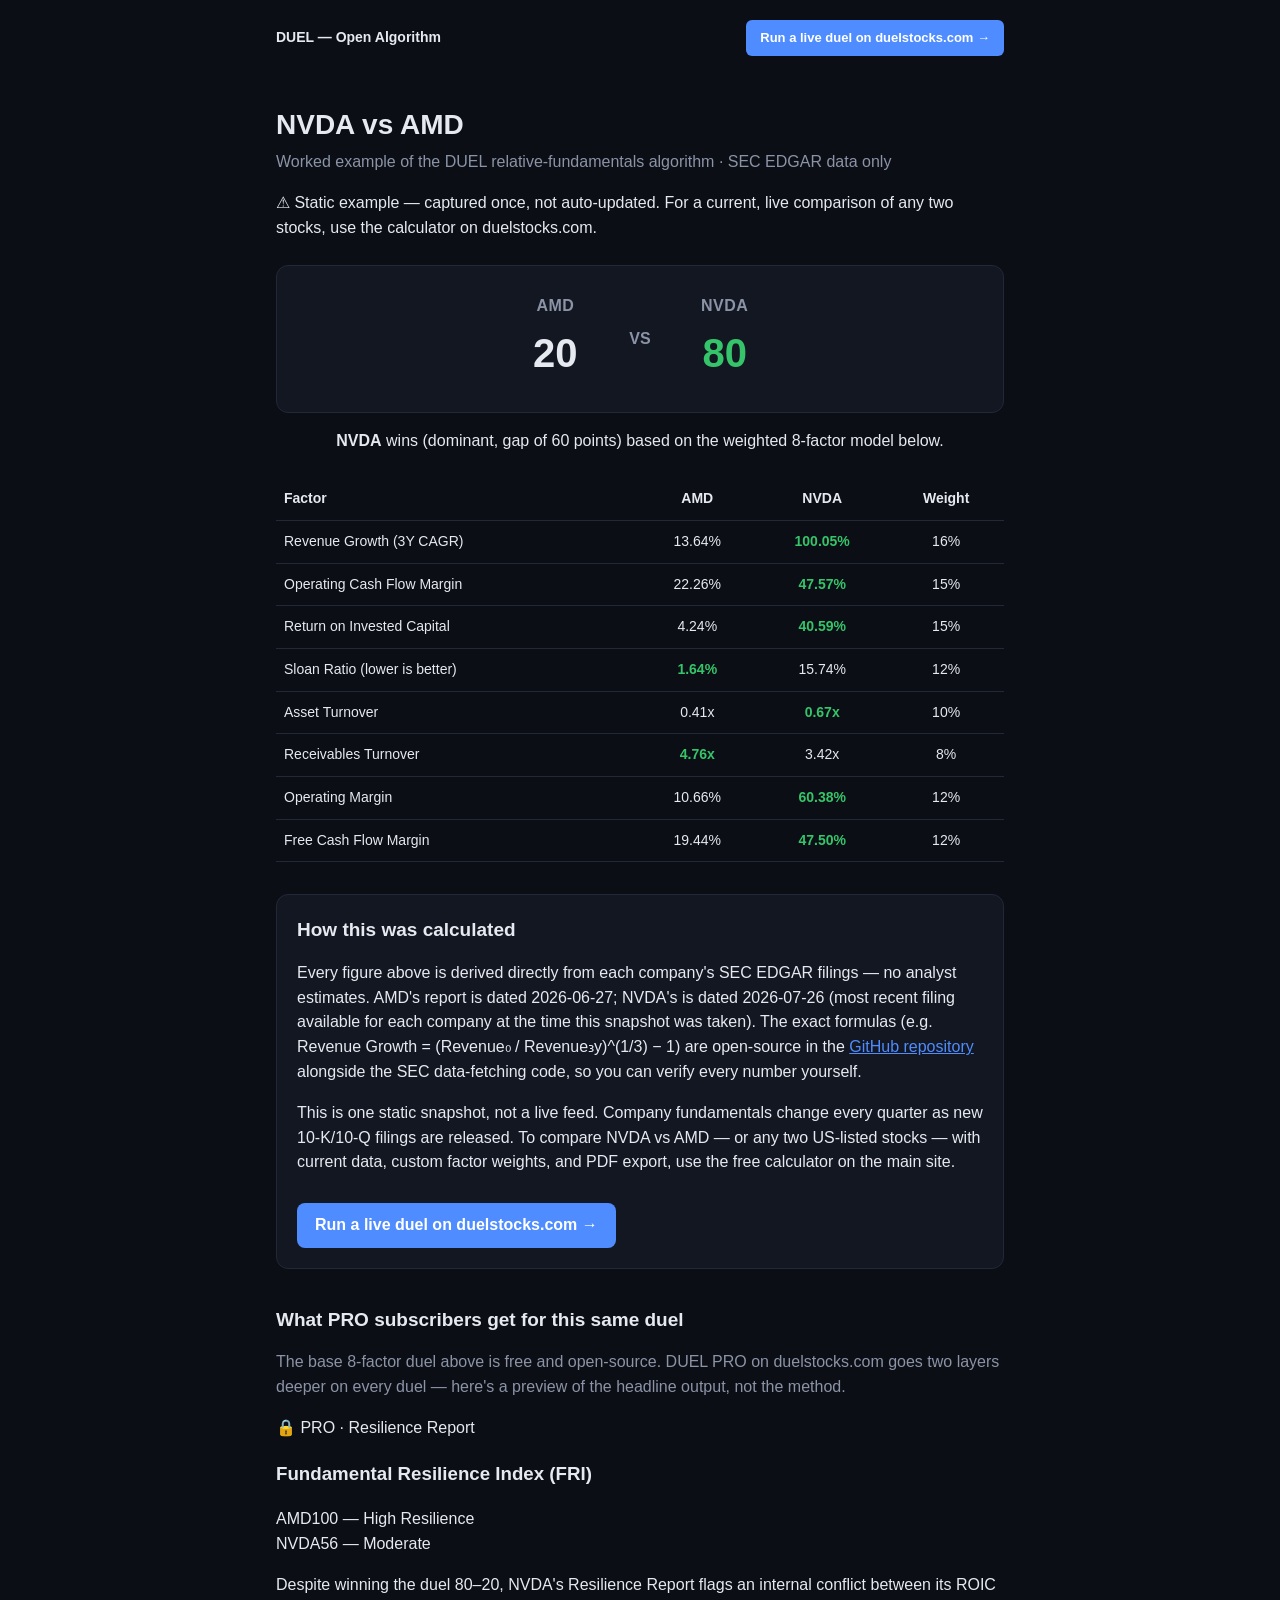
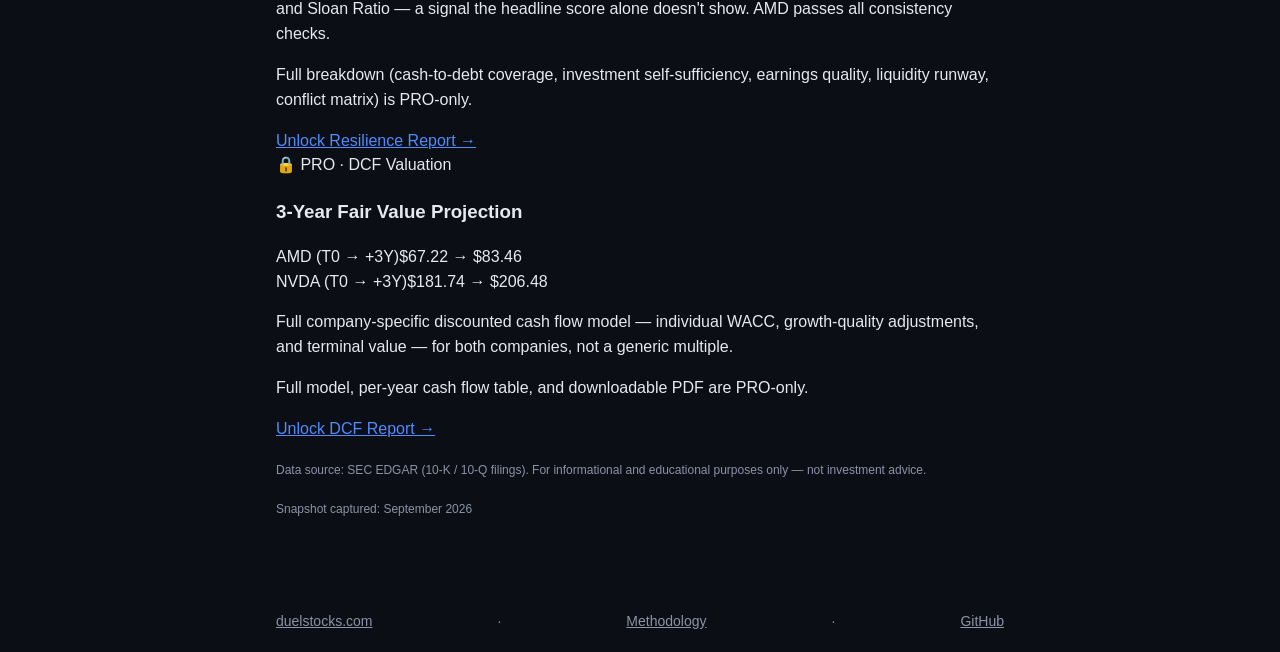
==== docs/duels/nvda-vs-amd.html @ a4a7bdde "Create nvda-vs-amd.html" ====
<!DOCTYPE html>
<html lang="en">
<head>
<meta charset="UTF-8">
<title>NVDA vs AMD — Example Duel (SEC Data) | DUEL Algorithm</title>
<meta name="description" content="A worked example of the DUEL 8-factor relative comparison algorithm, using real SEC EDGAR figures for NVIDIA and AMD. Static snapshot — for a live, current comparison of any two stocks, visit duelstocks.com.">
<link rel="stylesheet" href="../style.css">
<meta property="og:title" content="NVDA vs AMD — Example Duel">
<meta property="og:description" content="Worked example of the open-source DUEL scoring algorithm using real SEC EDGAR data.">
<meta property="og:type" content="article">
</head>
<body>
<header class="site-header">
  <a href="../index.html" class="brand">DUEL — Open Algorithm</a>
  <a href="https://duelstocks.com" class="cta">Run a live duel on duelstocks.com &rarr;</a>
</header>

<main>
  <h1>NVDA vs AMD</h1>
  <p class="subtitle">Worked example of the DUEL relative-fundamentals algorithm &middot; SEC EDGAR data only</p>

  <span class="static-badge">⚠ Static example — captured once, not auto-updated. For a current, live comparison of any two stocks, use the calculator on duelstocks.com.</span>

  <div class="score-board">
    <div class="score"><span class="ticker">AMD</span><span class="score-num">20</span></div>
    <div class="vs">VS</div>
    <div class="score winner"><span class="ticker">NVDA</span><span class="score-num">80</span></div>
  </div>
  <p class="verdict"><strong>NVDA</strong> wins (dominant, gap of 60 points) based on the weighted 8-factor model below.</p>

  <table class="factor-table">
    <thead>
      <tr><th>Factor</th><th>AMD</th><th>NVDA</th><th>Weight</th></tr>
    </thead>
    <tbody>
      <tr><td>Revenue Growth (3Y CAGR)</td><td>13.64%</td><td class="better">100.05%</td><td>16%</td></tr>
      <tr><td>Operating Cash Flow Margin</td><td>22.26%</td><td class="better">47.57%</td><td>15%</td></tr>
      <tr><td>Return on Invested Capital</td><td>4.24%</td><td class="better">40.59%</td><td>15%</td></tr>
      <tr><td>Sloan Ratio (lower is better)</td><td class="better">1.64%</td><td>15.74%</td><td>12%</td></tr>
      <tr><td>Asset Turnover</td><td>0.41x</td><td class="better">0.67x</td><td>10%</td></tr>
      <tr><td>Receivables Turnover</td><td class="better">4.76x</td><td>3.42x</td><td>8%</td></tr>
      <tr><td>Operating Margin</td><td>10.66%</td><td class="better">60.38%</td><td>12%</td></tr>
      <tr><td>Free Cash Flow Margin</td><td>19.44%</td><td class="better">47.50%</td><td>12%</td></tr>
    </tbody>
  </table>

  <section class="pro-box">
    <h2>How this was calculated</h2>
    <p>Every figure above is derived directly from each company's SEC EDGAR filings — no analyst estimates. AMD's report is dated 2026-06-27; NVDA's is dated 2026-07-26 (most recent filing available for each company at the time this snapshot was taken). The exact formulas (e.g. Revenue Growth = (Revenue&#8320; / Revenue&#8323;y)^(1/3) &minus; 1) are open-source in the <a href="https://github.com/duelstocks">GitHub repository</a> alongside the SEC data-fetching code, so you can verify every number yourself.</p>
    <p>This is one static snapshot, not a live feed. Company fundamentals change every quarter as new 10-K/10-Q filings are released. To compare NVDA vs AMD — or any two US-listed stocks — with current data, custom factor weights, and PDF export, use the free calculator on the main site.</p>
    <a class="cta-large" href="https://duelstocks.com">Run a live duel on duelstocks.com &rarr;</a>
  </section>

  <h2>What PRO subscribers get for this same duel</h2>
  <p class="subtitle" style="margin-bottom:16px;">The base 8-factor duel above is free and open-source. DUEL PRO on duelstocks.com goes two layers deeper on every duel — here's a preview of the headline output, not the method.</p>

  <div class="preview-grid">
    <div class="preview-card">
      <span class="lock-badge">🔒 PRO &middot; Resilience Report</span>
      <h3>Fundamental Resilience Index (FRI)</h3>
      <div class="preview-stat-row"><span class="label">AMD</span><span class="val">100 — High Resilience</span></div>
      <div class="preview-stat-row"><span class="label">NVDA</span><span class="val">56 — Moderate</span></div>
      <p class="preview-insight">Despite winning the duel 80–20, NVDA's Resilience Report flags an internal conflict between its ROIC and Sloan Ratio — a signal the headline score alone doesn't show. AMD passes all consistency checks.</p>
      <p class="preview-blur-note">Full breakdown (cash-to-debt coverage, investment self-sufficiency, earnings quality, liquidity runway, conflict matrix) is PRO-only.</p>
      <a class="preview-cta" href="https://duelstocks.com">Unlock Resilience Report &rarr;</a>
    </div>

    <div class="preview-card">
      <span class="lock-badge">🔒 PRO &middot; DCF Valuation</span>
      <h3>3-Year Fair Value Projection</h3>
      <div class="preview-stat-row"><span class="label">AMD (T0 &rarr; +3Y)</span><span class="val">$67.22 &rarr; $83.46</span></div>
      <div class="preview-stat-row"><span class="label">NVDA (T0 &rarr; +3Y)</span><span class="val">$181.74 &rarr; $206.48</span></div>
      <p class="preview-insight">Full company-specific discounted cash flow model — individual WACC, growth-quality adjustments, and terminal value — for both companies, not a generic multiple.</p>
      <p class="preview-blur-note">Full model, per-year cash flow table, and downloadable PDF are PRO-only.</p>
      <a class="preview-cta" href="https://duelstocks.com">Unlock DCF Report &rarr;</a>
    </div>
  </div>

  <p class="disclaimer">Data source: SEC EDGAR (10-K / 10-Q filings). For informational and educational purposes only — not investment advice.</p>
  <p class="updated">Snapshot captured: September 2026</p>
</main>

<footer class="site-footer">
  <a href="https://duelstocks.com">duelstocks.com</a> &middot;
  <a href="https://duelstocks.com/methodology">Methodology</a> &middot;
  <a href="https://github.com/duelstocks">GitHub</a>
</footer>
</body>
</html>
---- docs/style.css ----
:root {
  --bg: #0b0e14;
  --card: #131722;
  --text: #e6e9ef;
  --muted: #8b93a7;
  --accent: #4f8cff;
  --win: #35c46a;
  --border: #232838;
  --max-width: 760px;
}

* { box-sizing: border-box; }

body {
  margin: 0;
  background: var(--bg);
  color: var(--text);
  font-family: -apple-system, BlinkMacSystemFont, "Segoe UI", Roboto, Helvetica, Arial, sans-serif;
  line-height: 1.55;
}

.site-header, .site-footer {
  display: flex;
  justify-content: space-between;
  align-items: center;
  max-width: var(--max-width);
  margin: 0 auto;
  padding: 20px 16px;
  font-size: 14px;
}

.site-footer { color: var(--muted); flex-wrap: wrap; gap: 8px; }
.site-footer a { color: var(--muted); }

.brand { font-weight: 700; color: var(--text); text-decoration: none; }

.cta {
  background: var(--accent);
  color: white !important;
  padding: 8px 14px;
  border-radius: 6px;
  text-decoration: none;
  font-weight: 600;
  font-size: 13px;
}

main {
  max-width: var(--max-width);
  margin: 0 auto;
  padding: 8px 16px 60px;
}

h1 { font-size: 28px; margin-bottom: 4px; }
h2 { font-size: 19px; margin-top: 36px; }

.subtitle { color: var(--muted); margin-top: 0; }

.score-board {
  display: flex;
  align-items: center;
  justify-content: center;
  gap: 24px;
  background: var(--card);
  border: 1px solid var(--border);
  border-radius: 12px;
  padding: 28px 16px;
  margin: 24px 0 12px;
}

.score { display: flex; flex-direction: column; align-items: center; gap: 4px; min-width: 100px; }
.score .ticker { font-weight: 700; letter-spacing: 0.03em; color: var(--muted); }
.score .score-num { font-size: 40px; font-weight: 800; }
.score.winner .score-num { color: var(--win); }
.vs { color: var(--muted); font-weight: 700; }

.verdict { text-align: center; color: var(--text); }

.factor-table {
  width: 100%;
  border-collapse: collapse;
  margin: 24px 0;
  font-size: 14px;
}

.factor-table th, .factor-table td {
  border-bottom: 1px solid var(--border);
  padding: 10px 8px;
  text-align: center;
}

.factor-table th:first-child, .factor-table td:first-child { text-align: left; }
.factor-table td.better { color: var(--win); font-weight: 700; }

.pro-box {
  background: var(--card);
  border: 1px solid var(--border);
  border-radius: 12px;
  padding: 20px;
  margin-top: 32px;
}

.pro-box h2 { margin-top: 0; }

.cta-large {
  display: inline-block;
  margin-top: 12px;
  background: var(--accent);
  color: white;
  padding: 10px 18px;
  border-radius: 8px;
  text-decoration: none;
  font-weight: 700;
}

.disclaimer, .updated {
  color: var(--muted);
  font-size: 12px;
  margin-top: 20px;
}

.duel-list { padding-left: 20px; }
.duel-list a { color: var(--accent); text-decoration: none; }
.duel-list a:hover { text-decoration: underline; }

a { color: var(--accent); }
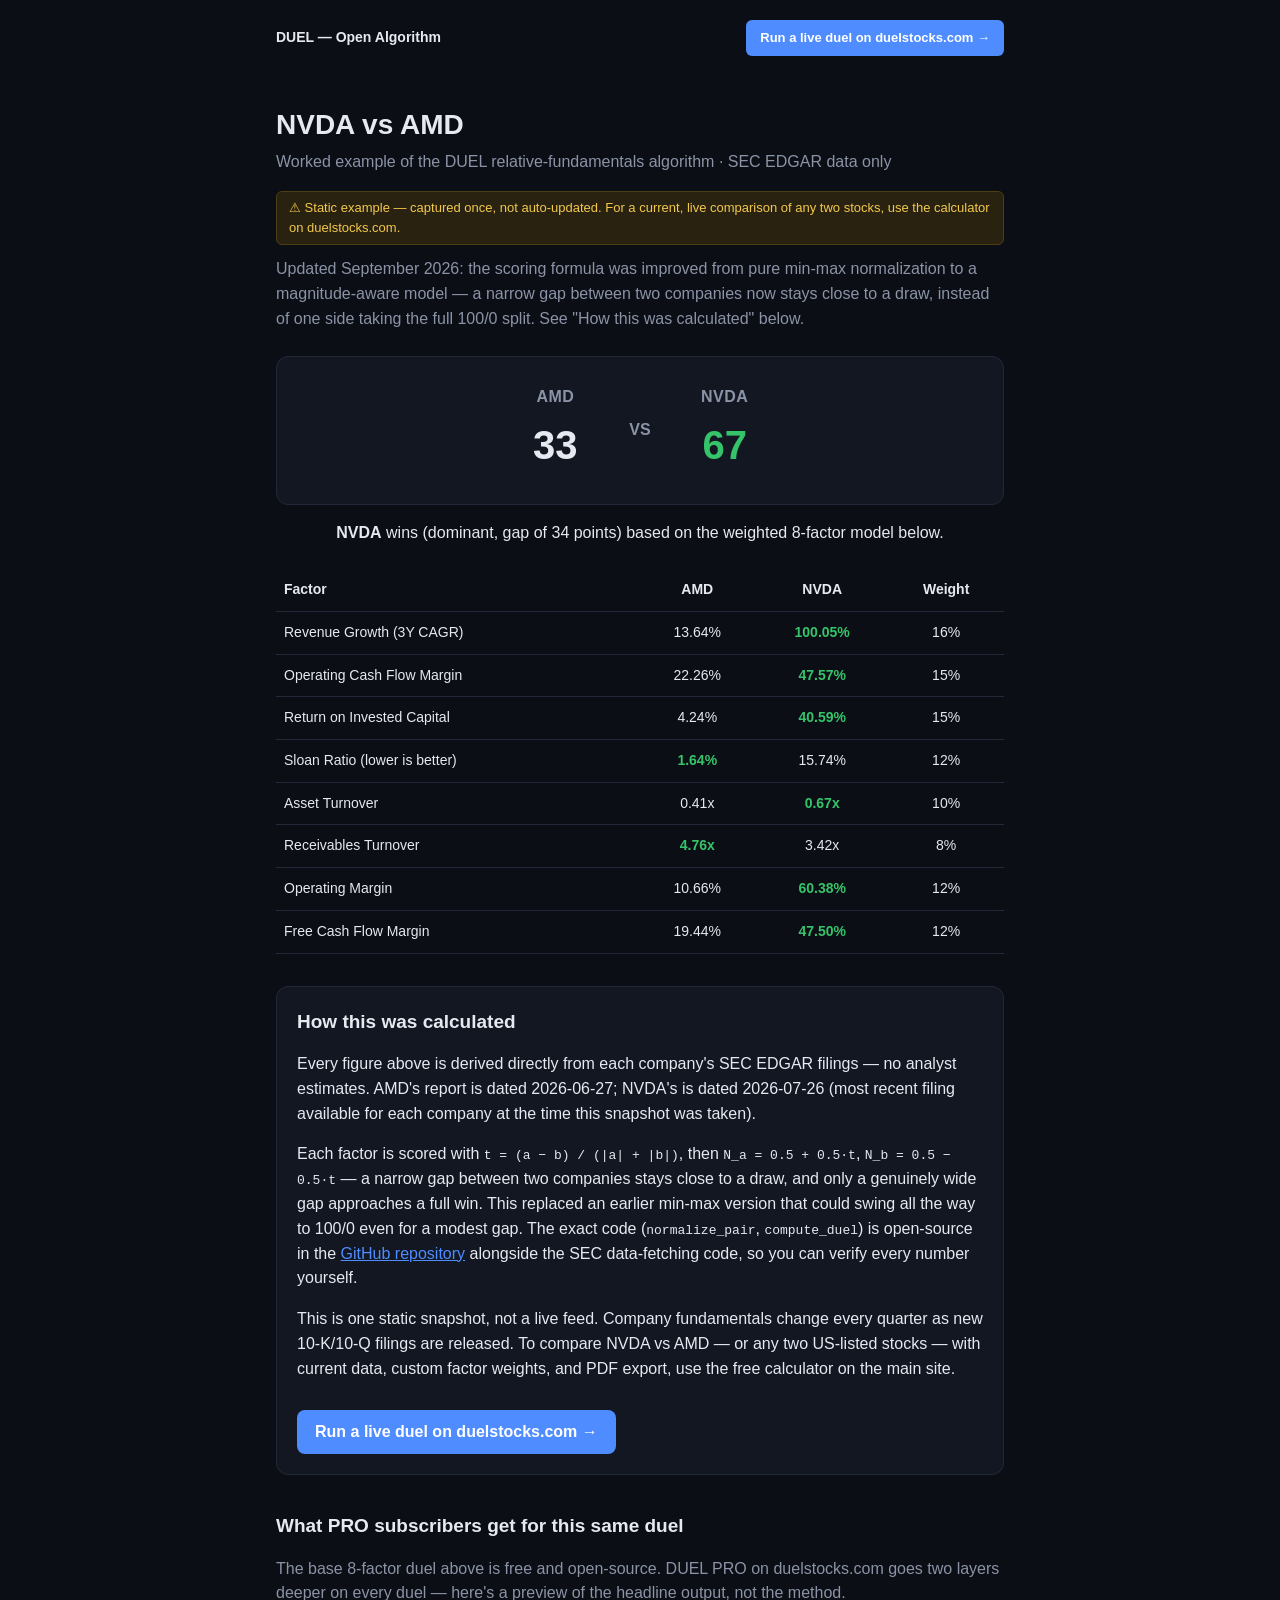
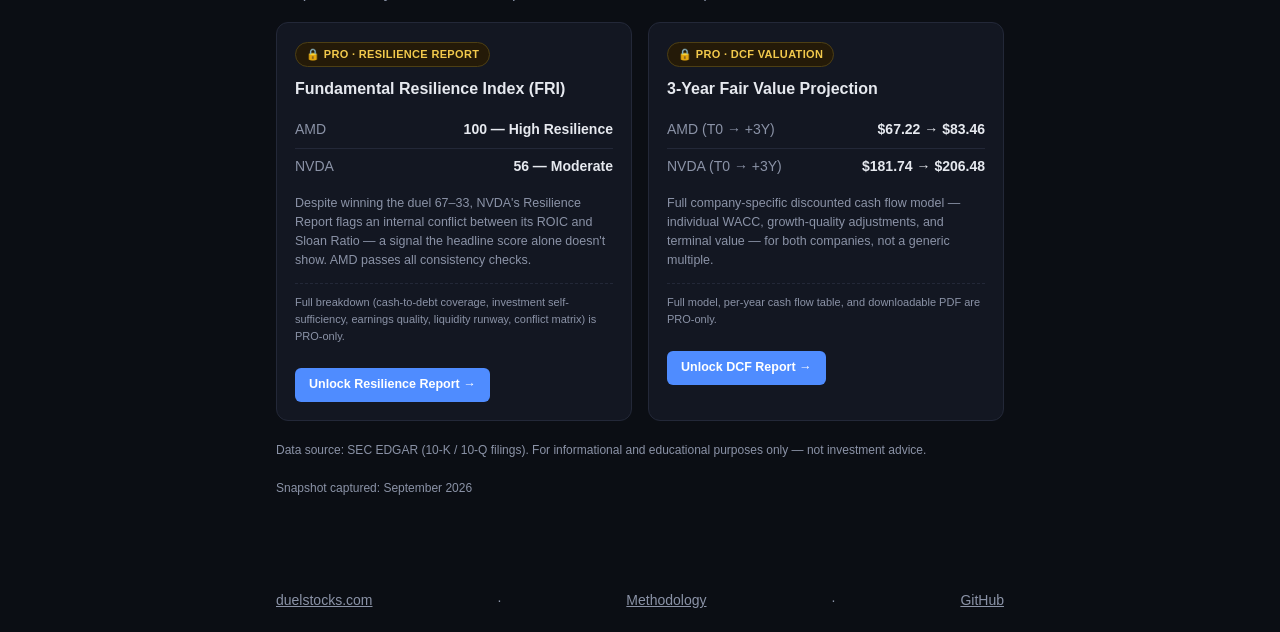
==== commit 610ba2ac: "Update nvda-vs-amd.html" ====
--- a/docs/duels/nvda-vs-amd.html
+++ b/docs/duels/nvda-vs-amd.html
@@ -21,12 +21,14 @@
 
   <span class="static-badge">⚠ Static example — captured once, not auto-updated. For a current, live comparison of any two stocks, use the calculator on duelstocks.com.</span>
 
+  <p class="subtitle" style="margin-top:-8px;">Updated September 2026: the scoring formula was improved from pure min-max normalization to a magnitude-aware model — a narrow gap between two companies now stays close to a draw, instead of one side taking the full 100/0 split. See "How this was calculated" below.</p>
+
   <div class="score-board">
-    <div class="score"><span class="ticker">AMD</span><span class="score-num">20</span></div>
+    <div class="score"><span class="ticker">AMD</span><span class="score-num">33</span></div>
     <div class="vs">VS</div>
-    <div class="score winner"><span class="ticker">NVDA</span><span class="score-num">80</span></div>
+    <div class="score winner"><span class="ticker">NVDA</span><span class="score-num">67</span></div>
   </div>
-  <p class="verdict"><strong>NVDA</strong> wins (dominant, gap of 60 points) based on the weighted 8-factor model below.</p>
+  <p class="verdict"><strong>NVDA</strong> wins (dominant, gap of 34 points) based on the weighted 8-factor model below.</p>
 
   <table class="factor-table">
     <thead>
@@ -46,7 +48,8 @@
 
   <section class="pro-box">
     <h2>How this was calculated</h2>
-    <p>Every figure above is derived directly from each company's SEC EDGAR filings — no analyst estimates. AMD's report is dated 2026-06-27; NVDA's is dated 2026-07-26 (most recent filing available for each company at the time this snapshot was taken). The exact formulas (e.g. Revenue Growth = (Revenue&#8320; / Revenue&#8323;y)^(1/3) &minus; 1) are open-source in the <a href="https://github.com/duelstocks">GitHub repository</a> alongside the SEC data-fetching code, so you can verify every number yourself.</p>
+    <p>Every figure above is derived directly from each company's SEC EDGAR filings — no analyst estimates. AMD's report is dated 2026-06-27; NVDA's is dated 2026-07-26 (most recent filing available for each company at the time this snapshot was taken).</p>
+    <p>Each factor is scored with <code>t = (a &minus; b) / (|a| + |b|)</code>, then <code>N_a = 0.5 + 0.5&middot;t</code>, <code>N_b = 0.5 &minus; 0.5&middot;t</code> — a narrow gap between two companies stays close to a draw, and only a genuinely wide gap approaches a full win. This replaced an earlier min-max version that could swing all the way to 100/0 even for a modest gap. The exact code (<code>normalize_pair</code>, <code>compute_duel</code>) is open-source in the <a href="https://github.com/duelstocks">GitHub repository</a> alongside the SEC data-fetching code, so you can verify every number yourself.</p>
     <p>This is one static snapshot, not a live feed. Company fundamentals change every quarter as new 10-K/10-Q filings are released. To compare NVDA vs AMD — or any two US-listed stocks — with current data, custom factor weights, and PDF export, use the free calculator on the main site.</p>
     <a class="cta-large" href="https://duelstocks.com">Run a live duel on duelstocks.com &rarr;</a>
   </section>
@@ -60,7 +63,7 @@
       <h3>Fundamental Resilience Index (FRI)</h3>
       <div class="preview-stat-row"><span class="label">AMD</span><span class="val">100 — High Resilience</span></div>
       <div class="preview-stat-row"><span class="label">NVDA</span><span class="val">56 — Moderate</span></div>
-      <p class="preview-insight">Despite winning the duel 80–20, NVDA's Resilience Report flags an internal conflict between its ROIC and Sloan Ratio — a signal the headline score alone doesn't show. AMD passes all consistency checks.</p>
+      <p class="preview-insight">Despite winning the duel 67–33, NVDA's Resilience Report flags an internal conflict between its ROIC and Sloan Ratio — a signal the headline score alone doesn't show. AMD passes all consistency checks.</p>
       <p class="preview-blur-note">Full breakdown (cash-to-debt coverage, investment self-sufficiency, earnings quality, liquidity runway, conflict matrix) is PRO-only.</p>
       <a class="preview-cta" href="https://duelstocks.com">Unlock Resilience Report &rarr;</a>
     </div>
--- a/docs/style.css
+++ b/docs/style.css
@@ -123,3 +123,91 @@
 .duel-list a:hover { text-decoration: underline; }
 
 a { color: var(--accent); }
+
+.static-badge {
+  display: inline-block;
+  background: #2a2210;
+  color: #f2c94c;
+  border: 1px solid #4d3f14;
+  border-radius: 6px;
+  padding: 6px 12px;
+  font-size: 13px;
+  margin-bottom: 20px;
+}
+
+.preview-grid {
+  display: grid;
+  grid-template-columns: 1fr 1fr;
+  gap: 16px;
+  margin-top: 16px;
+}
+
+@media (max-width: 640px) {
+  .preview-grid { grid-template-columns: 1fr; }
+}
+
+.preview-card {
+  position: relative;
+  background: var(--card);
+  border: 1px solid var(--border);
+  border-radius: 12px;
+  padding: 18px;
+  overflow: hidden;
+}
+
+.preview-card .lock-badge {
+  display: inline-flex;
+  align-items: center;
+  gap: 6px;
+  background: #241a08;
+  color: #f2c94c;
+  border: 1px solid #4d3f14;
+  border-radius: 999px;
+  padding: 3px 10px;
+  font-size: 11px;
+  font-weight: 700;
+  letter-spacing: 0.03em;
+  text-transform: uppercase;
+  margin-bottom: 10px;
+}
+
+.preview-card h3 { margin: 0 0 10px; font-size: 16px; }
+
+.preview-stat-row {
+  display: flex;
+  justify-content: space-between;
+  align-items: baseline;
+  padding: 7px 0;
+  border-bottom: 1px solid var(--border);
+  font-size: 14px;
+}
+.preview-stat-row:last-of-type { border-bottom: none; }
+.preview-stat-row .label { color: var(--muted); }
+.preview-stat-row .val { font-weight: 700; }
+
+.preview-insight {
+  font-size: 12.5px;
+  color: var(--muted);
+  margin: 10px 0 14px;
+  line-height: 1.5;
+}
+
+.preview-blur-note {
+  font-size: 11px;
+  color: var(--muted);
+  border-top: 1px dashed var(--border);
+  padding-top: 10px;
+  margin-top: 4px;
+}
+
+.preview-cta {
+  display: inline-block;
+  margin-top: 12px;
+  background: var(--accent);
+  color: white;
+  padding: 7px 14px;
+  border-radius: 6px;
+  text-decoration: none;
+  font-weight: 700;
+  font-size: 12.5px;
+}
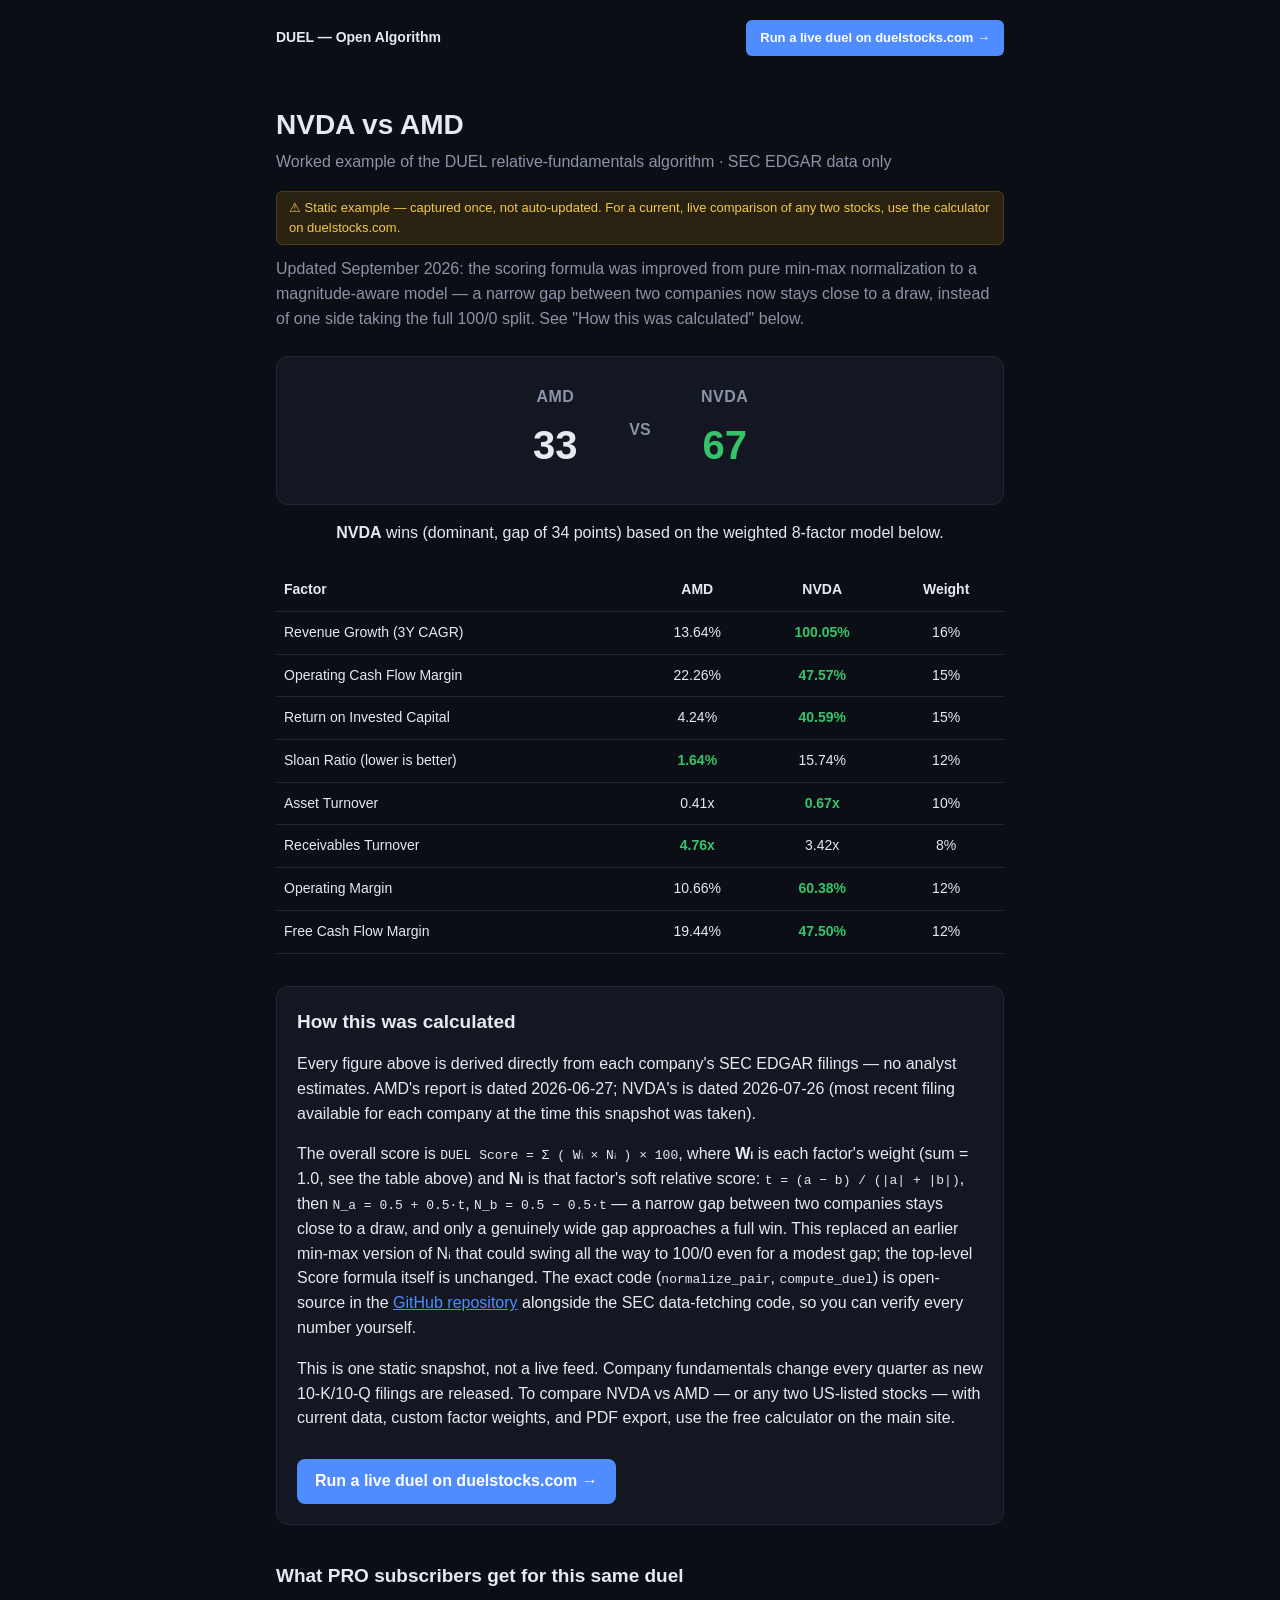
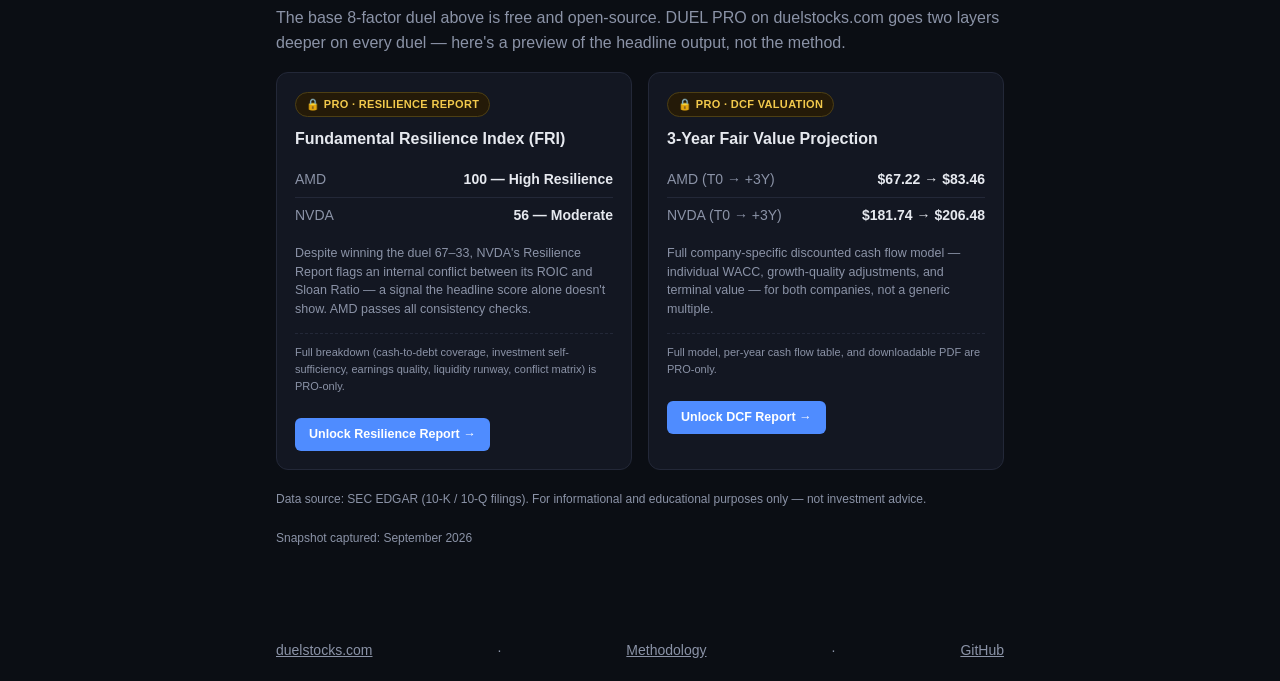
==== commit 8fd46cc4: "Update nvda-vs-amd.html" ====
--- a/docs/duels/nvda-vs-amd.html
+++ b/docs/duels/nvda-vs-amd.html
@@ -49,7 +49,7 @@
   <section class="pro-box">
     <h2>How this was calculated</h2>
     <p>Every figure above is derived directly from each company's SEC EDGAR filings — no analyst estimates. AMD's report is dated 2026-06-27; NVDA's is dated 2026-07-26 (most recent filing available for each company at the time this snapshot was taken).</p>
-    <p>Each factor is scored with <code>t = (a &minus; b) / (|a| + |b|)</code>, then <code>N_a = 0.5 + 0.5&middot;t</code>, <code>N_b = 0.5 &minus; 0.5&middot;t</code> — a narrow gap between two companies stays close to a draw, and only a genuinely wide gap approaches a full win. This replaced an earlier min-max version that could swing all the way to 100/0 even for a modest gap. The exact code (<code>normalize_pair</code>, <code>compute_duel</code>) is open-source in the <a href="https://github.com/duelstocks">GitHub repository</a> alongside the SEC data-fetching code, so you can verify every number yourself.</p>
+    <p>The overall score is <code>DUEL Score = &Sigma; ( Wᵢ &times; Nᵢ ) &times; 100</code>, where <strong>Wᵢ</strong> is each factor's weight (sum = 1.0, see the table above) and <strong>Nᵢ</strong> is that factor's soft relative score: <code>t = (a &minus; b) / (|a| + |b|)</code>, then <code>N_a = 0.5 + 0.5&middot;t</code>, <code>N_b = 0.5 &minus; 0.5&middot;t</code> — a narrow gap between two companies stays close to a draw, and only a genuinely wide gap approaches a full win. This replaced an earlier min-max version of Nᵢ that could swing all the way to 100/0 even for a modest gap; the top-level Score formula itself is unchanged. The exact code (<code>normalize_pair</code>, <code>compute_duel</code>) is open-source in the <a href="https://github.com/duelstocks">GitHub repository</a> alongside the SEC data-fetching code, so you can verify every number yourself.</p>
     <p>This is one static snapshot, not a live feed. Company fundamentals change every quarter as new 10-K/10-Q filings are released. To compare NVDA vs AMD — or any two US-listed stocks — with current data, custom factor weights, and PDF export, use the free calculator on the main site.</p>
     <a class="cta-large" href="https://duelstocks.com">Run a live duel on duelstocks.com &rarr;</a>
   </section>
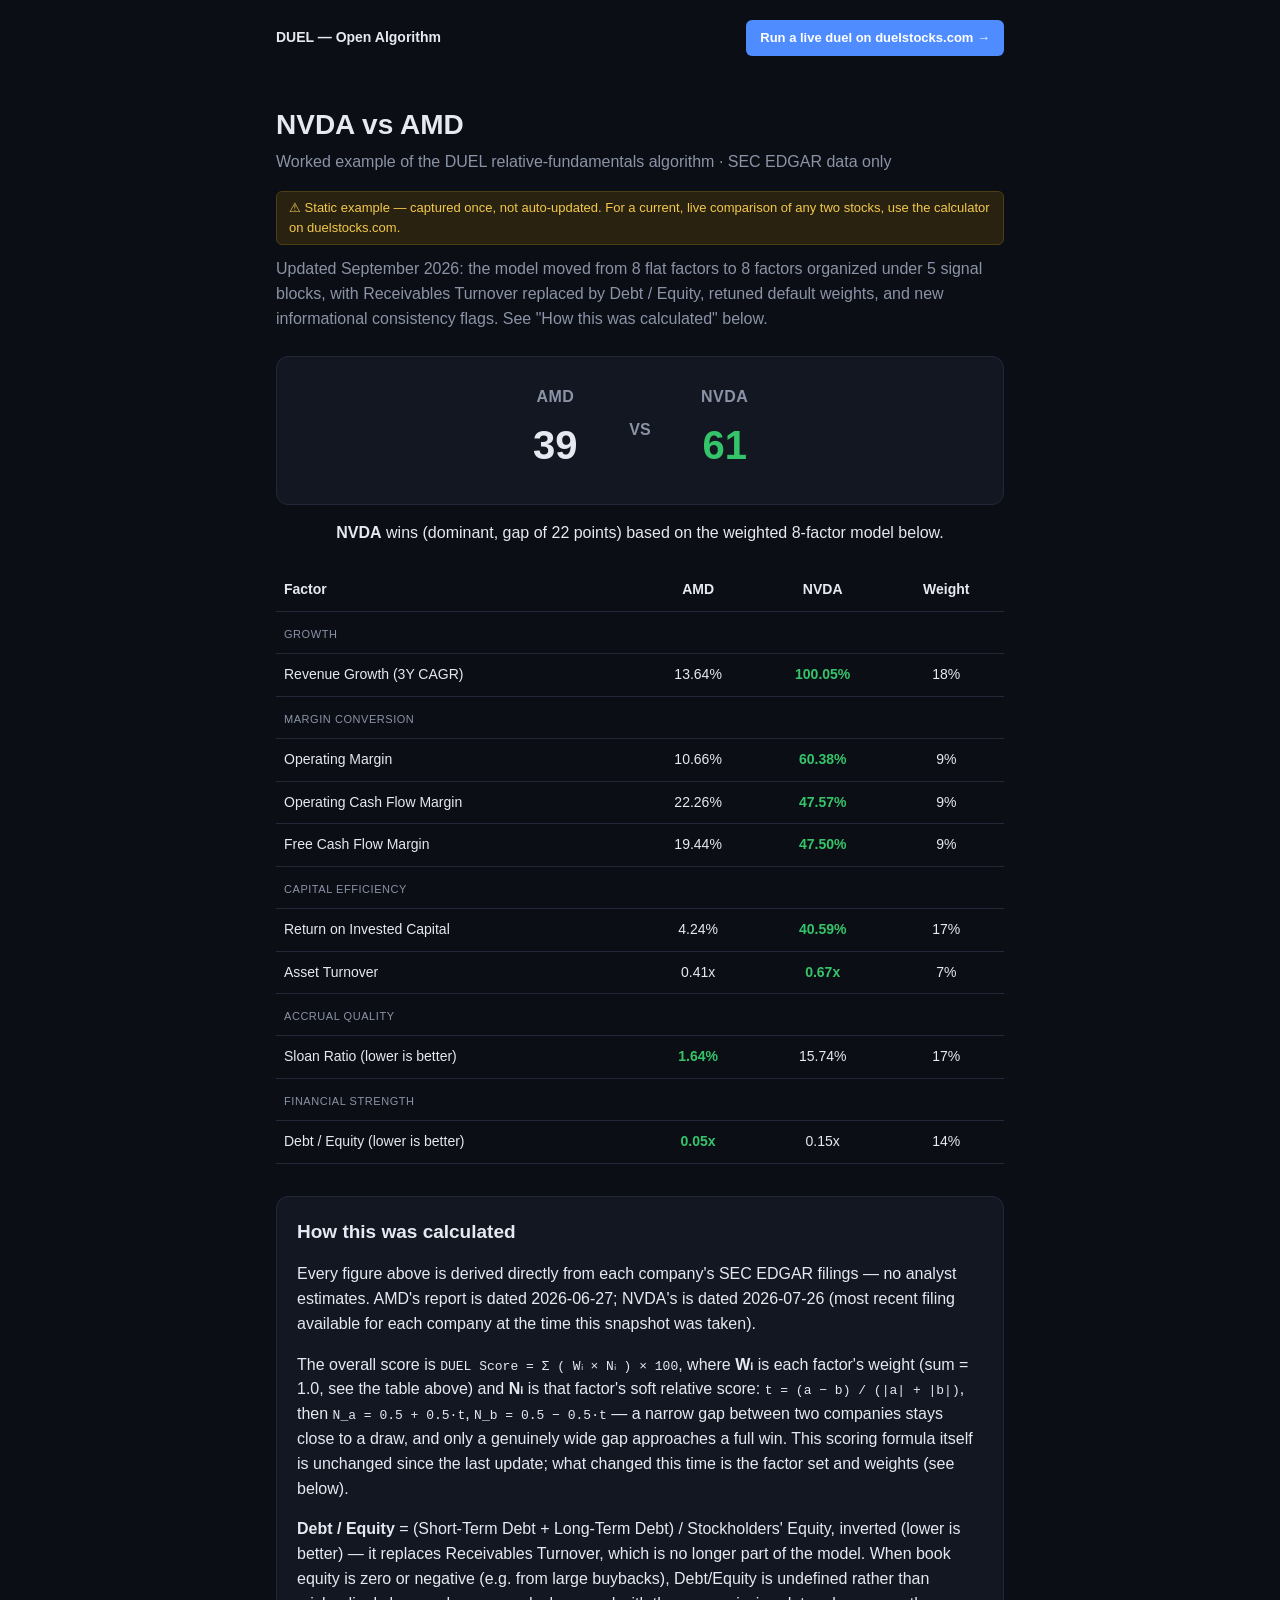
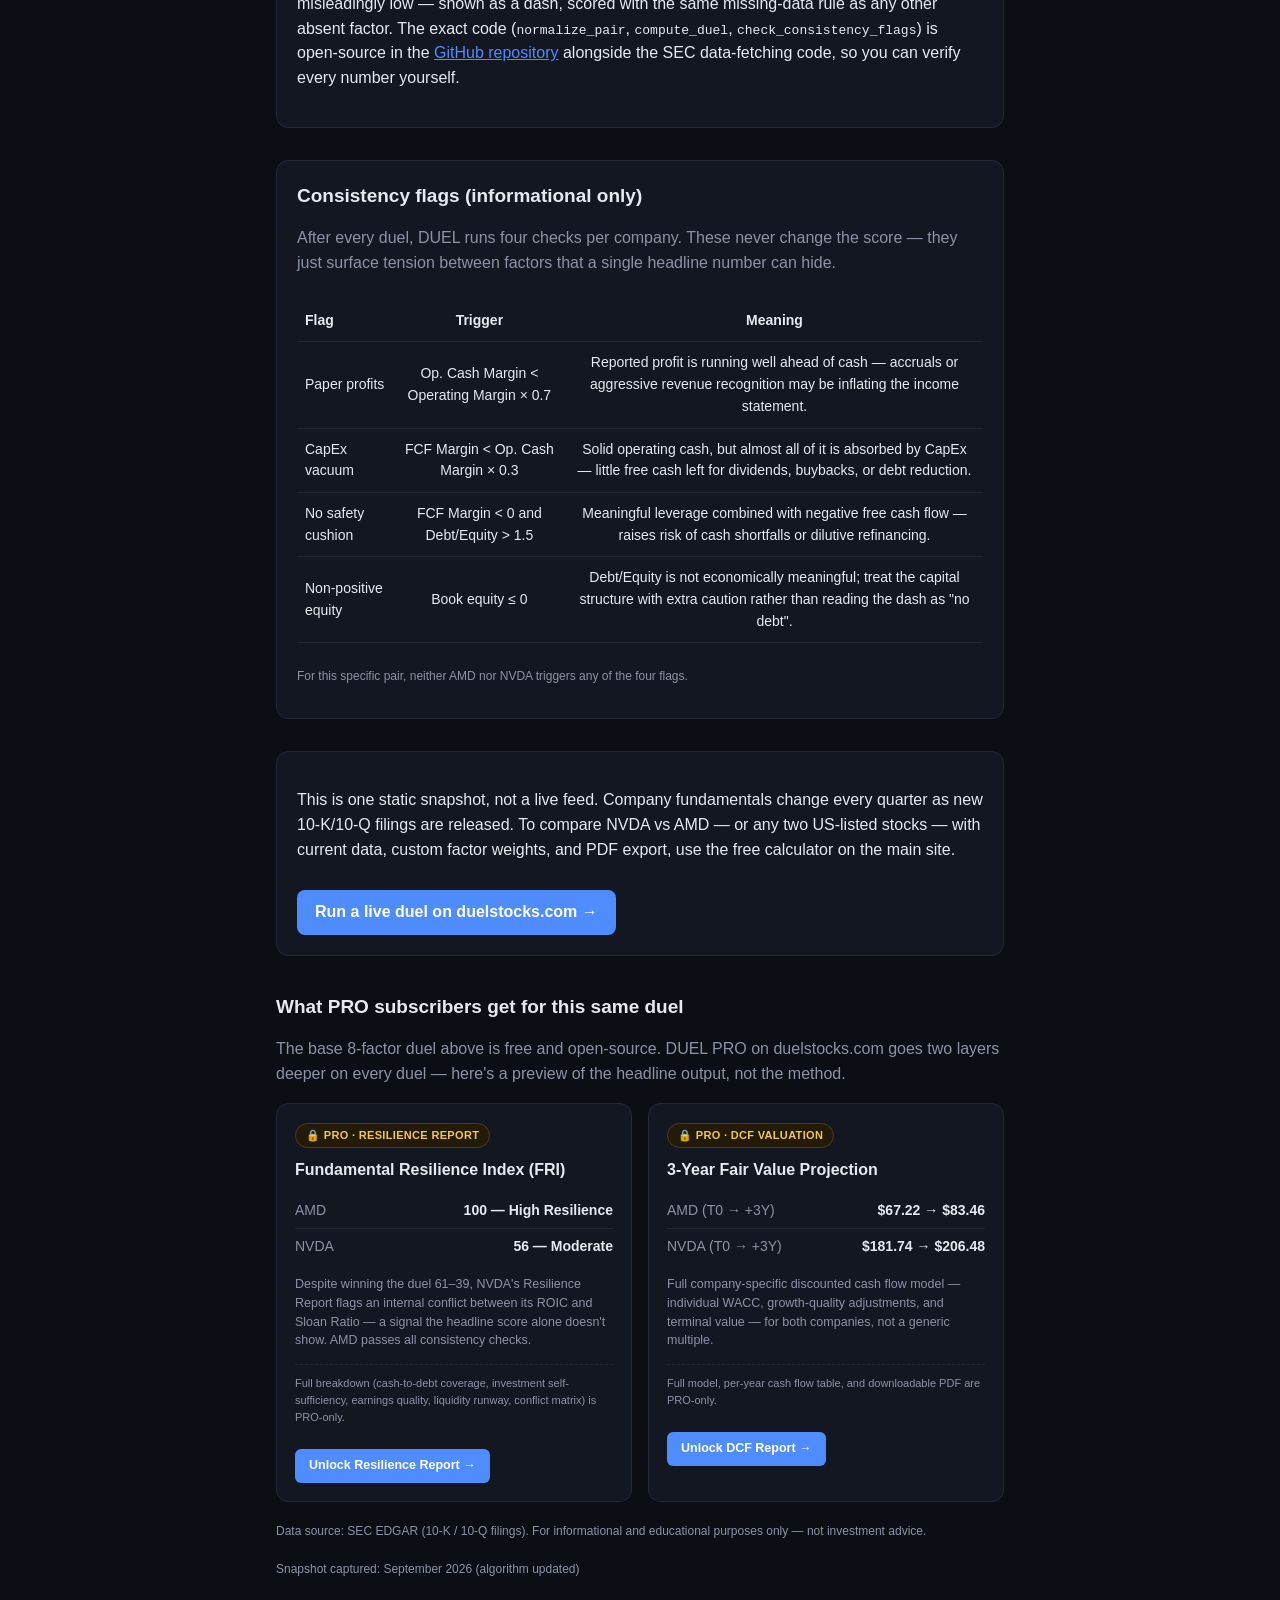
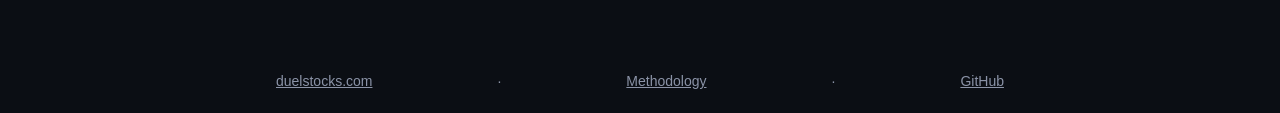
==== commit ca6d16d1: "Update nvda-vs-amd.html" ====
--- a/docs/duels/nvda-vs-amd.html
+++ b/docs/duels/nvda-vs-amd.html
@@ -21,35 +21,59 @@
 
   <span class="static-badge">⚠ Static example — captured once, not auto-updated. For a current, live comparison of any two stocks, use the calculator on duelstocks.com.</span>
 
-  <p class="subtitle" style="margin-top:-8px;">Updated September 2026: the scoring formula was improved from pure min-max normalization to a magnitude-aware model — a narrow gap between two companies now stays close to a draw, instead of one side taking the full 100/0 split. See "How this was calculated" below.</p>
+  <p class="subtitle" style="margin-top:-8px;">Updated September 2026: the model moved from 8 flat factors to 8 factors organized under 5 signal blocks, with Receivables Turnover replaced by Debt / Equity, retuned default weights, and new informational consistency flags. See "How this was calculated" below.</p>
 
   <div class="score-board">
-    <div class="score"><span class="ticker">AMD</span><span class="score-num">33</span></div>
+    <div class="score"><span class="ticker">AMD</span><span class="score-num">39</span></div>
     <div class="vs">VS</div>
-    <div class="score winner"><span class="ticker">NVDA</span><span class="score-num">67</span></div>
+    <div class="score winner"><span class="ticker">NVDA</span><span class="score-num">61</span></div>
   </div>
-  <p class="verdict"><strong>NVDA</strong> wins (dominant, gap of 34 points) based on the weighted 8-factor model below.</p>
+  <p class="verdict"><strong>NVDA</strong> wins (dominant, gap of 22 points) based on the weighted 8-factor model below.</p>
 
   <table class="factor-table">
     <thead>
       <tr><th>Factor</th><th>AMD</th><th>NVDA</th><th>Weight</th></tr>
     </thead>
     <tbody>
-      <tr><td>Revenue Growth (3Y CAGR)</td><td>13.64%</td><td class="better">100.05%</td><td>16%</td></tr>
-      <tr><td>Operating Cash Flow Margin</td><td>22.26%</td><td class="better">47.57%</td><td>15%</td></tr>
-      <tr><td>Return on Invested Capital</td><td>4.24%</td><td class="better">40.59%</td><td>15%</td></tr>
-      <tr><td>Sloan Ratio (lower is better)</td><td class="better">1.64%</td><td>15.74%</td><td>12%</td></tr>
-      <tr><td>Asset Turnover</td><td>0.41x</td><td class="better">0.67x</td><td>10%</td></tr>
-      <tr><td>Receivables Turnover</td><td class="better">4.76x</td><td>3.42x</td><td>8%</td></tr>
-      <tr><td>Operating Margin</td><td>10.66%</td><td class="better">60.38%</td><td>12%</td></tr>
-      <tr><td>Free Cash Flow Margin</td><td>19.44%</td><td class="better">47.50%</td><td>12%</td></tr>
+      <tr><td colspan="4" style="text-align:left;color:var(--muted);font-size:11px;text-transform:uppercase;letter-spacing:0.05em;padding-top:14px;">Growth</td></tr>
+      <tr><td>Revenue Growth (3Y CAGR)</td><td>13.64%</td><td class="better">100.05%</td><td>18%</td></tr>
+      <tr><td colspan="4" style="text-align:left;color:var(--muted);font-size:11px;text-transform:uppercase;letter-spacing:0.05em;padding-top:14px;">Margin Conversion</td></tr>
+      <tr><td>Operating Margin</td><td>10.66%</td><td class="better">60.38%</td><td>9%</td></tr>
+      <tr><td>Operating Cash Flow Margin</td><td>22.26%</td><td class="better">47.57%</td><td>9%</td></tr>
+      <tr><td>Free Cash Flow Margin</td><td>19.44%</td><td class="better">47.50%</td><td>9%</td></tr>
+      <tr><td colspan="4" style="text-align:left;color:var(--muted);font-size:11px;text-transform:uppercase;letter-spacing:0.05em;padding-top:14px;">Capital Efficiency</td></tr>
+      <tr><td>Return on Invested Capital</td><td>4.24%</td><td class="better">40.59%</td><td>17%</td></tr>
+      <tr><td>Asset Turnover</td><td>0.41x</td><td class="better">0.67x</td><td>7%</td></tr>
+      <tr><td colspan="4" style="text-align:left;color:var(--muted);font-size:11px;text-transform:uppercase;letter-spacing:0.05em;padding-top:14px;">Accrual Quality</td></tr>
+      <tr><td>Sloan Ratio (lower is better)</td><td class="better">1.64%</td><td>15.74%</td><td>17%</td></tr>
+      <tr><td colspan="4" style="text-align:left;color:var(--muted);font-size:11px;text-transform:uppercase;letter-spacing:0.05em;padding-top:14px;">Financial Strength</td></tr>
+      <tr><td>Debt / Equity (lower is better)</td><td class="better">0.05x</td><td>0.15x</td><td>14%</td></tr>
     </tbody>
   </table>
 
   <section class="pro-box">
     <h2>How this was calculated</h2>
     <p>Every figure above is derived directly from each company's SEC EDGAR filings — no analyst estimates. AMD's report is dated 2026-06-27; NVDA's is dated 2026-07-26 (most recent filing available for each company at the time this snapshot was taken).</p>
-    <p>The overall score is <code>DUEL Score = &Sigma; ( Wᵢ &times; Nᵢ ) &times; 100</code>, where <strong>Wᵢ</strong> is each factor's weight (sum = 1.0, see the table above) and <strong>Nᵢ</strong> is that factor's soft relative score: <code>t = (a &minus; b) / (|a| + |b|)</code>, then <code>N_a = 0.5 + 0.5&middot;t</code>, <code>N_b = 0.5 &minus; 0.5&middot;t</code> — a narrow gap between two companies stays close to a draw, and only a genuinely wide gap approaches a full win. This replaced an earlier min-max version of Nᵢ that could swing all the way to 100/0 even for a modest gap; the top-level Score formula itself is unchanged. The exact code (<code>normalize_pair</code>, <code>compute_duel</code>) is open-source in the <a href="https://github.com/duelstocks">GitHub repository</a> alongside the SEC data-fetching code, so you can verify every number yourself.</p>
+    <p>The overall score is <code>DUEL Score = &Sigma; ( Wᵢ &times; Nᵢ ) &times; 100</code>, where <strong>Wᵢ</strong> is each factor's weight (sum = 1.0, see the table above) and <strong>Nᵢ</strong> is that factor's soft relative score: <code>t = (a &minus; b) / (|a| + |b|)</code>, then <code>N_a = 0.5 + 0.5&middot;t</code>, <code>N_b = 0.5 &minus; 0.5&middot;t</code> — a narrow gap between two companies stays close to a draw, and only a genuinely wide gap approaches a full win. This scoring formula itself is unchanged since the last update; what changed this time is the factor set and weights (see below).</p>
+    <p><strong>Debt / Equity</strong> = (Short-Term Debt + Long-Term Debt) / Stockholders' Equity, inverted (lower is better) — it replaces Receivables Turnover, which is no longer part of the model. When book equity is zero or negative (e.g. from large buybacks), Debt/Equity is undefined rather than misleadingly low — shown as a dash, scored with the same missing-data rule as any other absent factor. The exact code (<code>normalize_pair</code>, <code>compute_duel</code>, <code>check_consistency_flags</code>) is open-source in the <a href="https://github.com/duelstocks">GitHub repository</a> alongside the SEC data-fetching code, so you can verify every number yourself.</p>
+  </section>
+
+  <section class="pro-box">
+    <h2>Consistency flags (informational only)</h2>
+    <p class="subtitle" style="margin-bottom:12px;">After every duel, DUEL runs four checks per company. These never change the score — they just surface tension between factors that a single headline number can hide.</p>
+    <table class="factor-table">
+      <thead><tr><th>Flag</th><th>Trigger</th><th>Meaning</th></tr></thead>
+      <tbody>
+        <tr><td>Paper profits</td><td>Op. Cash Margin &lt; Operating Margin &times; 0.7</td><td>Reported profit is running well ahead of cash — accruals or aggressive revenue recognition may be inflating the income statement.</td></tr>
+        <tr><td>CapEx vacuum</td><td>FCF Margin &lt; Op. Cash Margin &times; 0.3</td><td>Solid operating cash, but almost all of it is absorbed by CapEx — little free cash left for dividends, buybacks, or debt reduction.</td></tr>
+        <tr><td>No safety cushion</td><td>FCF Margin &lt; 0 and Debt/Equity &gt; 1.5</td><td>Meaningful leverage combined with negative free cash flow — raises risk of cash shortfalls or dilutive refinancing.</td></tr>
+        <tr><td>Non-positive equity</td><td>Book equity &le; 0</td><td>Debt/Equity is not economically meaningful; treat the capital structure with extra caution rather than reading the dash as "no debt".</td></tr>
+      </tbody>
+    </table>
+    <p class="disclaimer" style="margin-top:14px;">For this specific pair, neither AMD nor NVDA triggers any of the four flags.</p>
+  </section>
+
+  <section class="pro-box">
     <p>This is one static snapshot, not a live feed. Company fundamentals change every quarter as new 10-K/10-Q filings are released. To compare NVDA vs AMD — or any two US-listed stocks — with current data, custom factor weights, and PDF export, use the free calculator on the main site.</p>
     <a class="cta-large" href="https://duelstocks.com">Run a live duel on duelstocks.com &rarr;</a>
   </section>
@@ -63,7 +87,7 @@
       <h3>Fundamental Resilience Index (FRI)</h3>
       <div class="preview-stat-row"><span class="label">AMD</span><span class="val">100 — High Resilience</span></div>
       <div class="preview-stat-row"><span class="label">NVDA</span><span class="val">56 — Moderate</span></div>
-      <p class="preview-insight">Despite winning the duel 67–33, NVDA's Resilience Report flags an internal conflict between its ROIC and Sloan Ratio — a signal the headline score alone doesn't show. AMD passes all consistency checks.</p>
+      <p class="preview-insight">Despite winning the duel 61–39, NVDA's Resilience Report flags an internal conflict between its ROIC and Sloan Ratio — a signal the headline score alone doesn't show. AMD passes all consistency checks.</p>
       <p class="preview-blur-note">Full breakdown (cash-to-debt coverage, investment self-sufficiency, earnings quality, liquidity runway, conflict matrix) is PRO-only.</p>
       <a class="preview-cta" href="https://duelstocks.com">Unlock Resilience Report &rarr;</a>
     </div>
@@ -80,7 +104,7 @@
   </div>
 
   <p class="disclaimer">Data source: SEC EDGAR (10-K / 10-Q filings). For informational and educational purposes only — not investment advice.</p>
-  <p class="updated">Snapshot captured: September 2026</p>
+  <p class="updated">Snapshot captured: September 2026 (algorithm updated)</p>
 </main>
 
 <footer class="site-footer">
